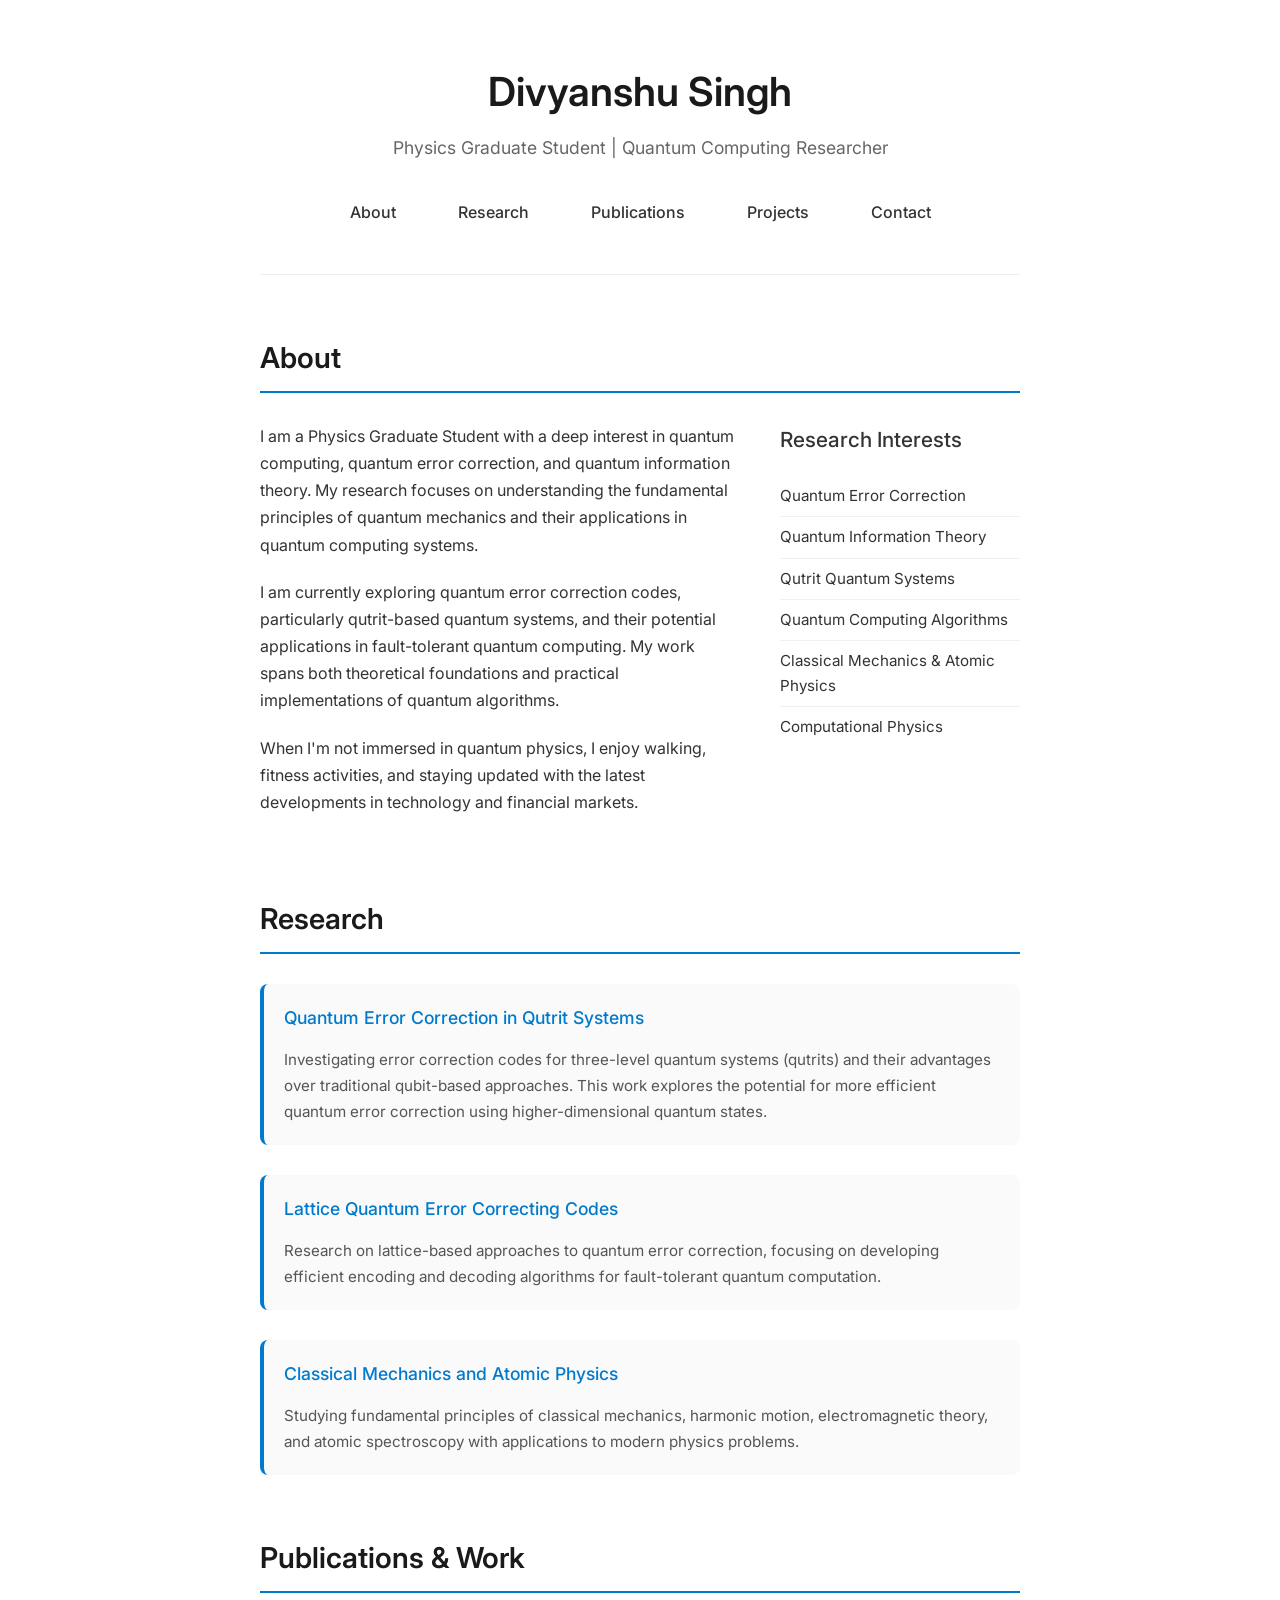
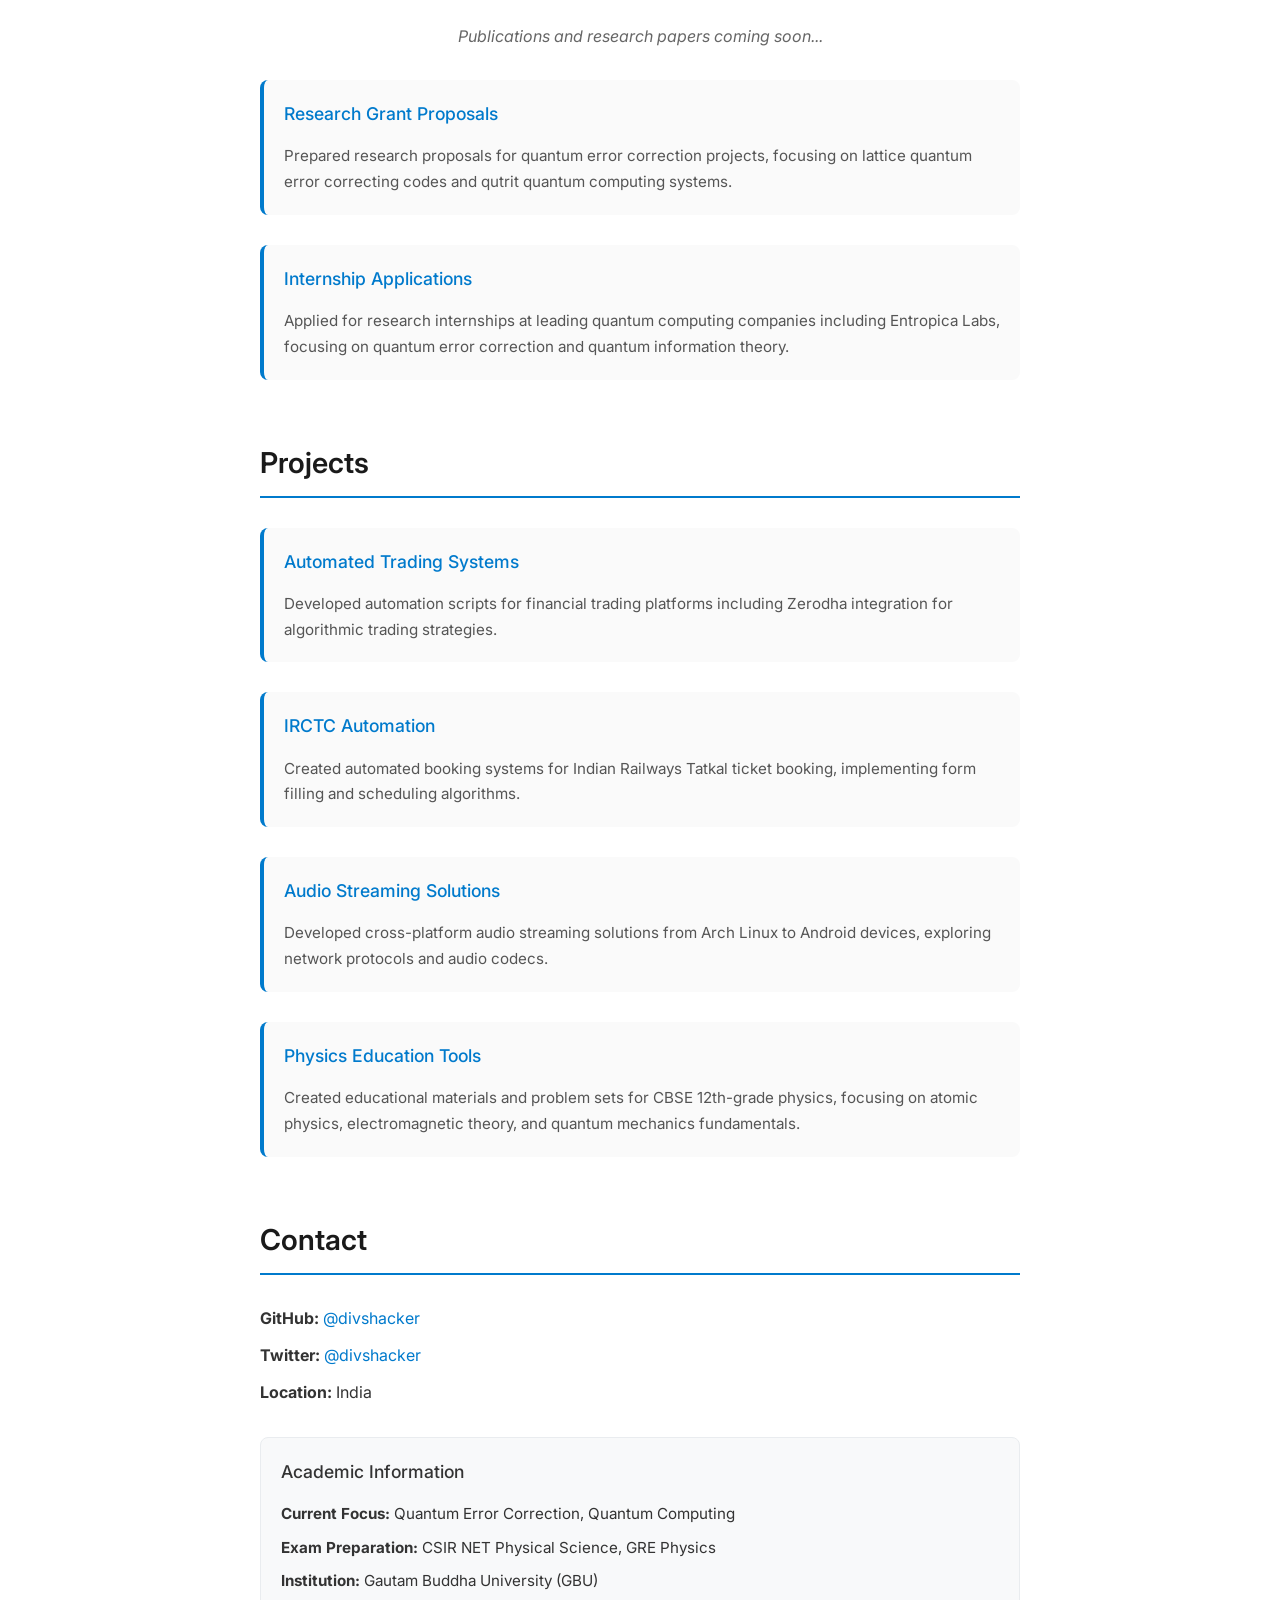
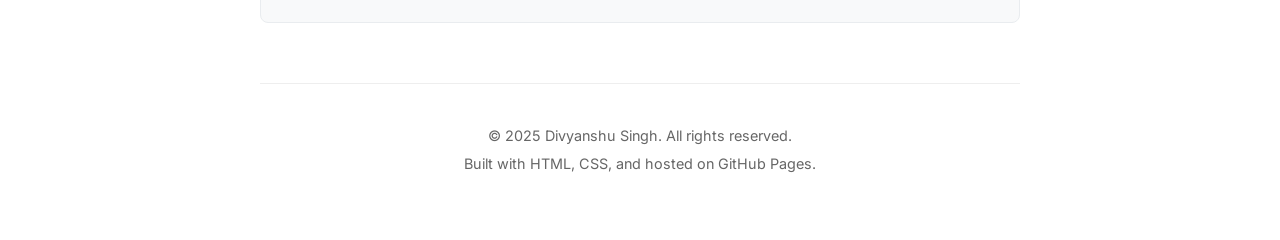
==== index.html @ 6401def4 "Create static academic website homepage" ====
<!DOCTYPE html>
<html lang="en">
<head>
    <meta charset="UTF-8">
    <meta name="viewport" content="width=device-width, initial-scale=1.0">
    <title>Divyanshu Singh</title>
    <link rel="stylesheet" href="style.css">
    <link href="https://fonts.googleapis.com/css2?family=Inter:wght@300;400;500;600&display=swap" rel="stylesheet">
</head>
<body>
    <div class="container">
        <header>
            <h1>Divyanshu Singh</h1>
            <p class="subtitle">Physics Graduate Student | Quantum Computing Researcher</p>
            <nav>
                <a href="#about">About</a>
                <a href="#research">Research</a>
                <a href="#publications">Publications</a>
                <a href="#projects">Projects</a>
                <a href="#contact">Contact</a>
            </nav>
        </header>

        <main>
            <section id="about">
                <h2>About</h2>
                <div class="about-content">
                    <div class="bio">
                        <p>I am a Physics Graduate Student with a deep interest in quantum computing, quantum error correction, and quantum information theory. My research focuses on understanding the fundamental principles of quantum mechanics and their applications in quantum computing systems.</p>
                        
                        <p>I am currently exploring quantum error correction codes, particularly qutrit-based quantum systems, and their potential applications in fault-tolerant quantum computing. My work spans both theoretical foundations and practical implementations of quantum algorithms.</p>
                        
                        <p>When I'm not immersed in quantum physics, I enjoy walking, fitness activities, and staying updated with the latest developments in technology and financial markets.</p>
                    </div>
                    
                    <div class="interests">
                        <h3>Research Interests</h3>
                        <ul>
                            <li>Quantum Error Correction</li>
                            <li>Quantum Information Theory</li>
                            <li>Qutrit Quantum Systems</li>
                            <li>Quantum Computing Algorithms</li>
                            <li>Classical Mechanics & Atomic Physics</li>
                            <li>Computational Physics</li>
                        </ul>
                    </div>
                </div>
            </section>

            <section id="research">
                <h2>Research</h2>
                <div class="research-item">
                    <h4>Quantum Error Correction in Qutrit Systems</h4>
                    <p>Investigating error correction codes for three-level quantum systems (qutrits) and their advantages over traditional qubit-based approaches. This work explores the potential for more efficient quantum error correction using higher-dimensional quantum states.</p>
                </div>
                
                <div class="research-item">
                    <h4>Lattice Quantum Error Correcting Codes</h4>
                    <p>Research on lattice-based approaches to quantum error correction, focusing on developing efficient encoding and decoding algorithms for fault-tolerant quantum computation.</p>
                </div>
                
                <div class="research-item">
                    <h4>Classical Mechanics and Atomic Physics</h4>
                    <p>Studying fundamental principles of classical mechanics, harmonic motion, electromagnetic theory, and atomic spectroscopy with applications to modern physics problems.</p>
                </div>
            </section>

            <section id="publications">
                <h2>Publications & Work</h2>
                <p class="coming-soon">Publications and research papers coming soon...</p>
                
                <div class="work-item">
                    <h4>Research Grant Proposals</h4>
                    <p>Prepared research proposals for quantum error correction projects, focusing on lattice quantum error correcting codes and qutrit quantum computing systems.</p>
                </div>
                
                <div class="work-item">
                    <h4>Internship Applications</h4>
                    <p>Applied for research internships at leading quantum computing companies including Entropica Labs, focusing on quantum error correction and quantum information theory.</p>
                </div>
            </section>

            <section id="projects">
                <h2>Projects</h2>
                
                <div class="project-item">
                    <h4>Automated Trading Systems</h4>
                    <p>Developed automation scripts for financial trading platforms including Zerodha integration for algorithmic trading strategies.</p>
                </div>
                
                <div class="project-item">
                    <h4>IRCTC Automation</h4>
                    <p>Created automated booking systems for Indian Railways Tatkal ticket booking, implementing form filling and scheduling algorithms.</p>
                </div>
                
                <div class="project-item">
                    <h4>Audio Streaming Solutions</h4>
                    <p>Developed cross-platform audio streaming solutions from Arch Linux to Android devices, exploring network protocols and audio codecs.</p>
                </div>
                
                <div class="project-item">
                    <h4>Physics Education Tools</h4>
                    <p>Created educational materials and problem sets for CBSE 12th-grade physics, focusing on atomic physics, electromagnetic theory, and quantum mechanics fundamentals.</p>
                </div>
            </section>

            <section id="contact">
                <h2>Contact</h2>
                <div class="contact-info">
                    <p><strong>GitHub:</strong> <a href="https://github.com/divshacker" target="_blank">@divshacker</a></p>
                    <p><strong>Twitter:</strong> <a href="https://twitter.com/divshacker" target="_blank">@divshacker</a></p>
                    <p><strong>Location:</strong> India</p>
                </div>
                
                <div class="academic-info">
                    <h3>Academic Information</h3>
                    <p><strong>Current Focus:</strong> Quantum Error Correction, Quantum Computing</p>
                    <p><strong>Exam Preparation:</strong> CSIR NET Physical Science, GRE Physics</p>
                    <p><strong>Institution:</strong> Gautam Buddha University (GBU)</p>
                </div>
            </section>
        </main>

        <footer>
            <p>&copy; 2025 Divyanshu Singh. All rights reserved.</p>
            <p>Built with HTML, CSS, and hosted on GitHub Pages.</p>
        </footer>
    </div>
</body>
</html>
---- style.css ----
/* Reset and base styles */
* {
    margin: 0;
    padding: 0;
    box-sizing: border-box;
}

body {
    font-family: 'Inter', -apple-system, BlinkMacSystemFont, 'Segoe UI', system-ui, sans-serif;
    line-height: 1.6;
    color: #333;
    background-color: #fff;
}

/* Container */
.container {
    max-width: 800px;
    margin: 0 auto;
    padding: 20px;
}

/* Header */
header {
    text-align: center;
    margin-bottom: 60px;
    padding: 40px 0;
    border-bottom: 1px solid #eee;
}

header h1 {
    font-size: 2.5rem;
    font-weight: 600;
    margin-bottom: 10px;
    color: #1a1a1a;
}

.subtitle {
    font-size: 1.1rem;
    color: #666;
    margin-bottom: 30px;
    font-weight: 400;
}

/* Navigation */
nav {
    display: flex;
    justify-content: center;
    gap: 30px;
    flex-wrap: wrap;
}

nav a {
    color: #333;
    text-decoration: none;
    font-weight: 500;
    padding: 8px 16px;
    border-radius: 6px;
    transition: all 0.2s ease;
}

nav a:hover {
    background-color: #f5f5f5;
    color: #007acc;
}

/* Sections */
section {
    margin-bottom: 60px;
}

section h2 {
    font-size: 1.8rem;
    font-weight: 600;
    margin-bottom: 30px;
    color: #1a1a1a;
    border-bottom: 2px solid #007acc;
    padding-bottom: 10px;
}

section h3 {
    font-size: 1.3rem;
    font-weight: 500;
    margin-bottom: 20px;
    color: #333;
}

section h4 {
    font-size: 1.1rem;
    font-weight: 500;
    margin-bottom: 10px;
    color: #007acc;
}

section p {
    margin-bottom: 20px;
    font-size: 1rem;
    line-height: 1.7;
}

/* About section */
.about-content {
    display: grid;
    grid-template-columns: 2fr 1fr;
    gap: 40px;
    align-items: start;
}

.interests ul {
    list-style: none;
    padding: 0;
}

.interests li {
    padding: 8px 0;
    border-bottom: 1px solid #f0f0f0;
    font-size: 0.95rem;
}

.interests li:last-child {
    border-bottom: none;
}

/* Research and project items */
.research-item,
.project-item,
.work-item {
    margin-bottom: 30px;
    padding: 20px;
    background-color: #fafafa;
    border-radius: 8px;
    border-left: 4px solid #007acc;
}

.research-item h4,
.project-item h4,
.work-item h4 {
    margin-bottom: 15px;
}

.research-item p,
.project-item p,
.work-item p {
    margin-bottom: 0;
    color: #555;
    font-size: 0.95rem;
}

/* Contact section */
.contact-info {
    margin-bottom: 30px;
}

.contact-info p {
    margin-bottom: 10px;
}

.academic-info {
    background-color: #f8f9fa;
    padding: 20px;
    border-radius: 8px;
    border: 1px solid #e9ecef;
}

.academic-info h3 {
    margin-bottom: 15px;
    font-size: 1.1rem;
}

.academic-info p {
    margin-bottom: 8px;
    font-size: 0.95rem;
}

/* Links */
a {
    color: #007acc;
    text-decoration: none;
}

a:hover {
    text-decoration: underline;
}

/* Coming soon message */
.coming-soon {
    font-style: italic;
    color: #666;
    text-align: center;
    margin-bottom: 30px;
}

/* Footer */
footer {
    text-align: center;
    padding: 40px 0;
    border-top: 1px solid #eee;
    margin-top: 60px;
}

footer p {
    color: #666;
    font-size: 0.9rem;
    margin-bottom: 5px;
}

/* Responsive design */
@media (max-width: 768px) {
    .container {
        padding: 15px;
    }
    
    header h1 {
        font-size: 2rem;
    }
    
    .about-content {
        grid-template-columns: 1fr;
        gap: 30px;
    }
    
    nav {
        gap: 20px;
    }
    
    nav a {
        padding: 6px 12px;
        font-size: 0.9rem;
    }
    
    section h2 {
        font-size: 1.5rem;
    }
}

@media (max-width: 480px) {
    header h1 {
        font-size: 1.8rem;
    }
    
    .subtitle {
        font-size: 1rem;
    }
    
    nav {
        flex-direction: column;
        align-items: center;
        gap: 10px;
    }
    
    .research-item,
    .project-item,
    .work-item {
        padding: 15px;
    }
}
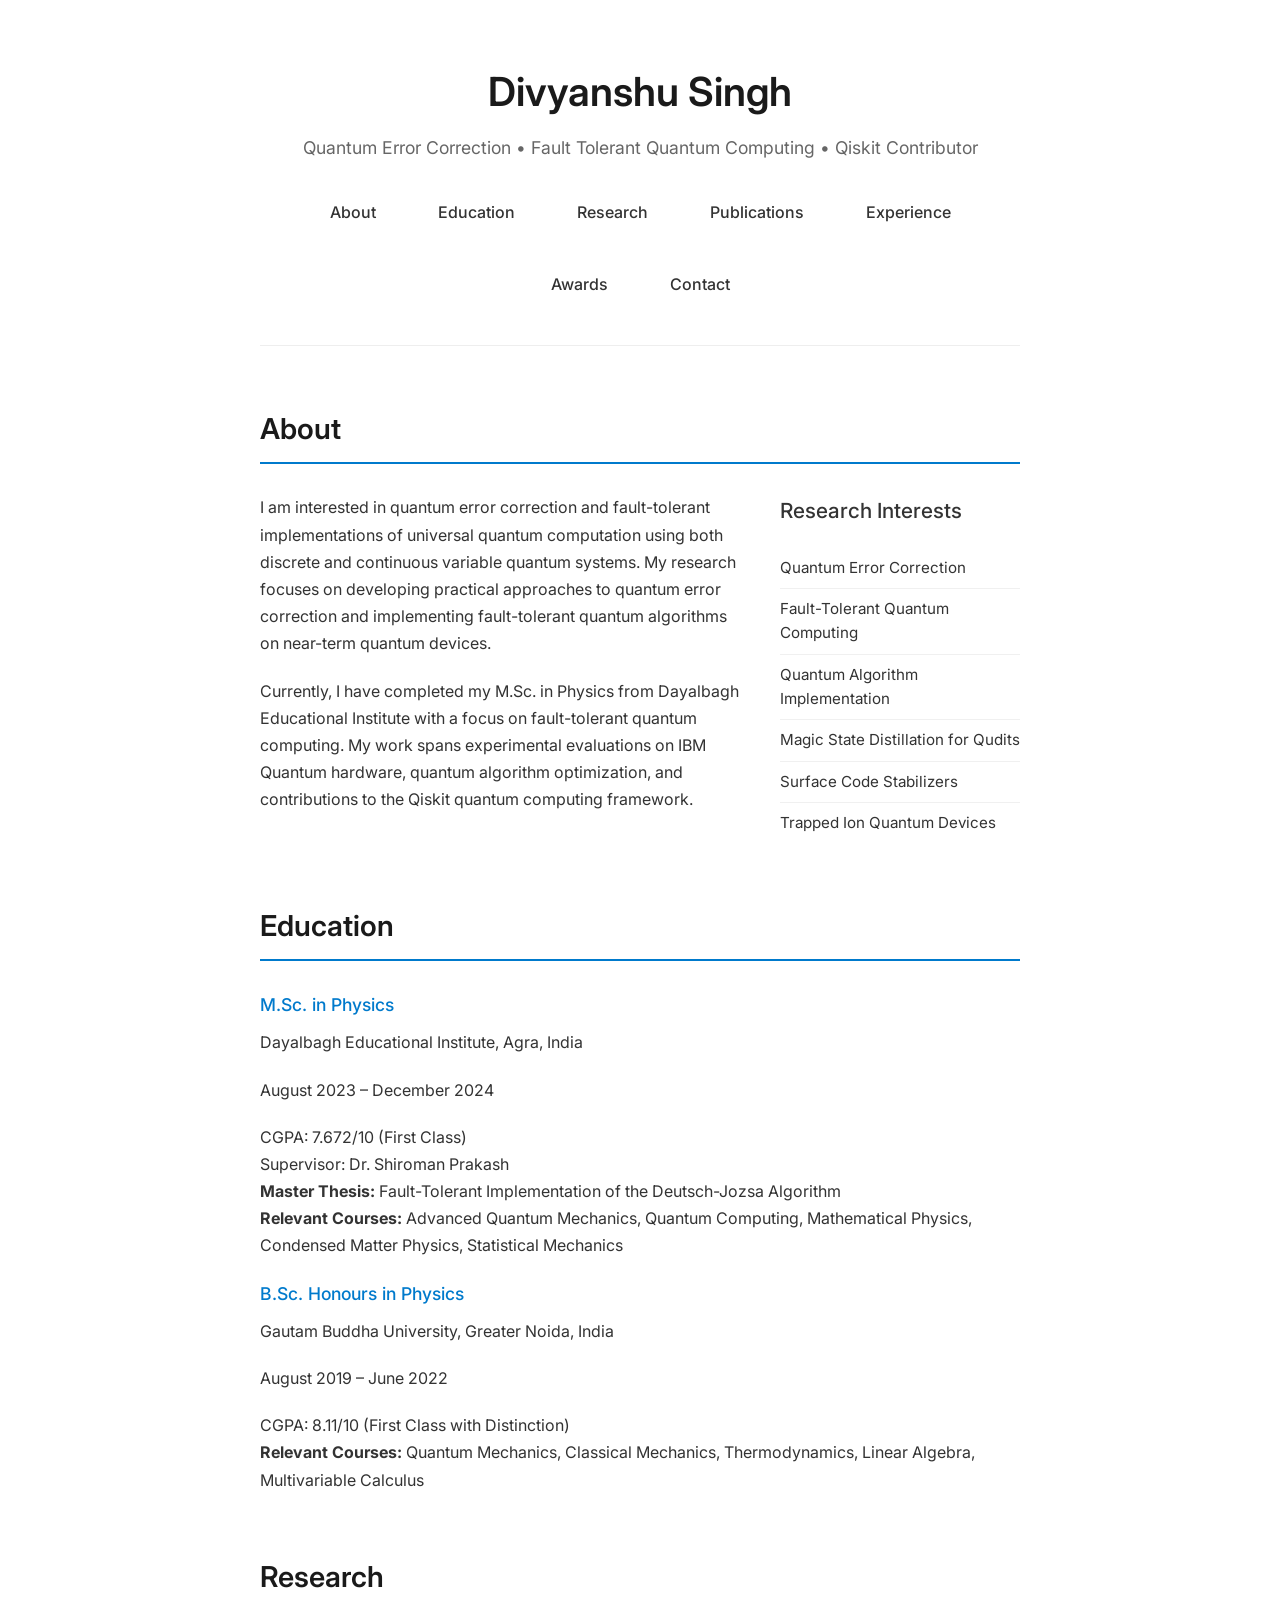
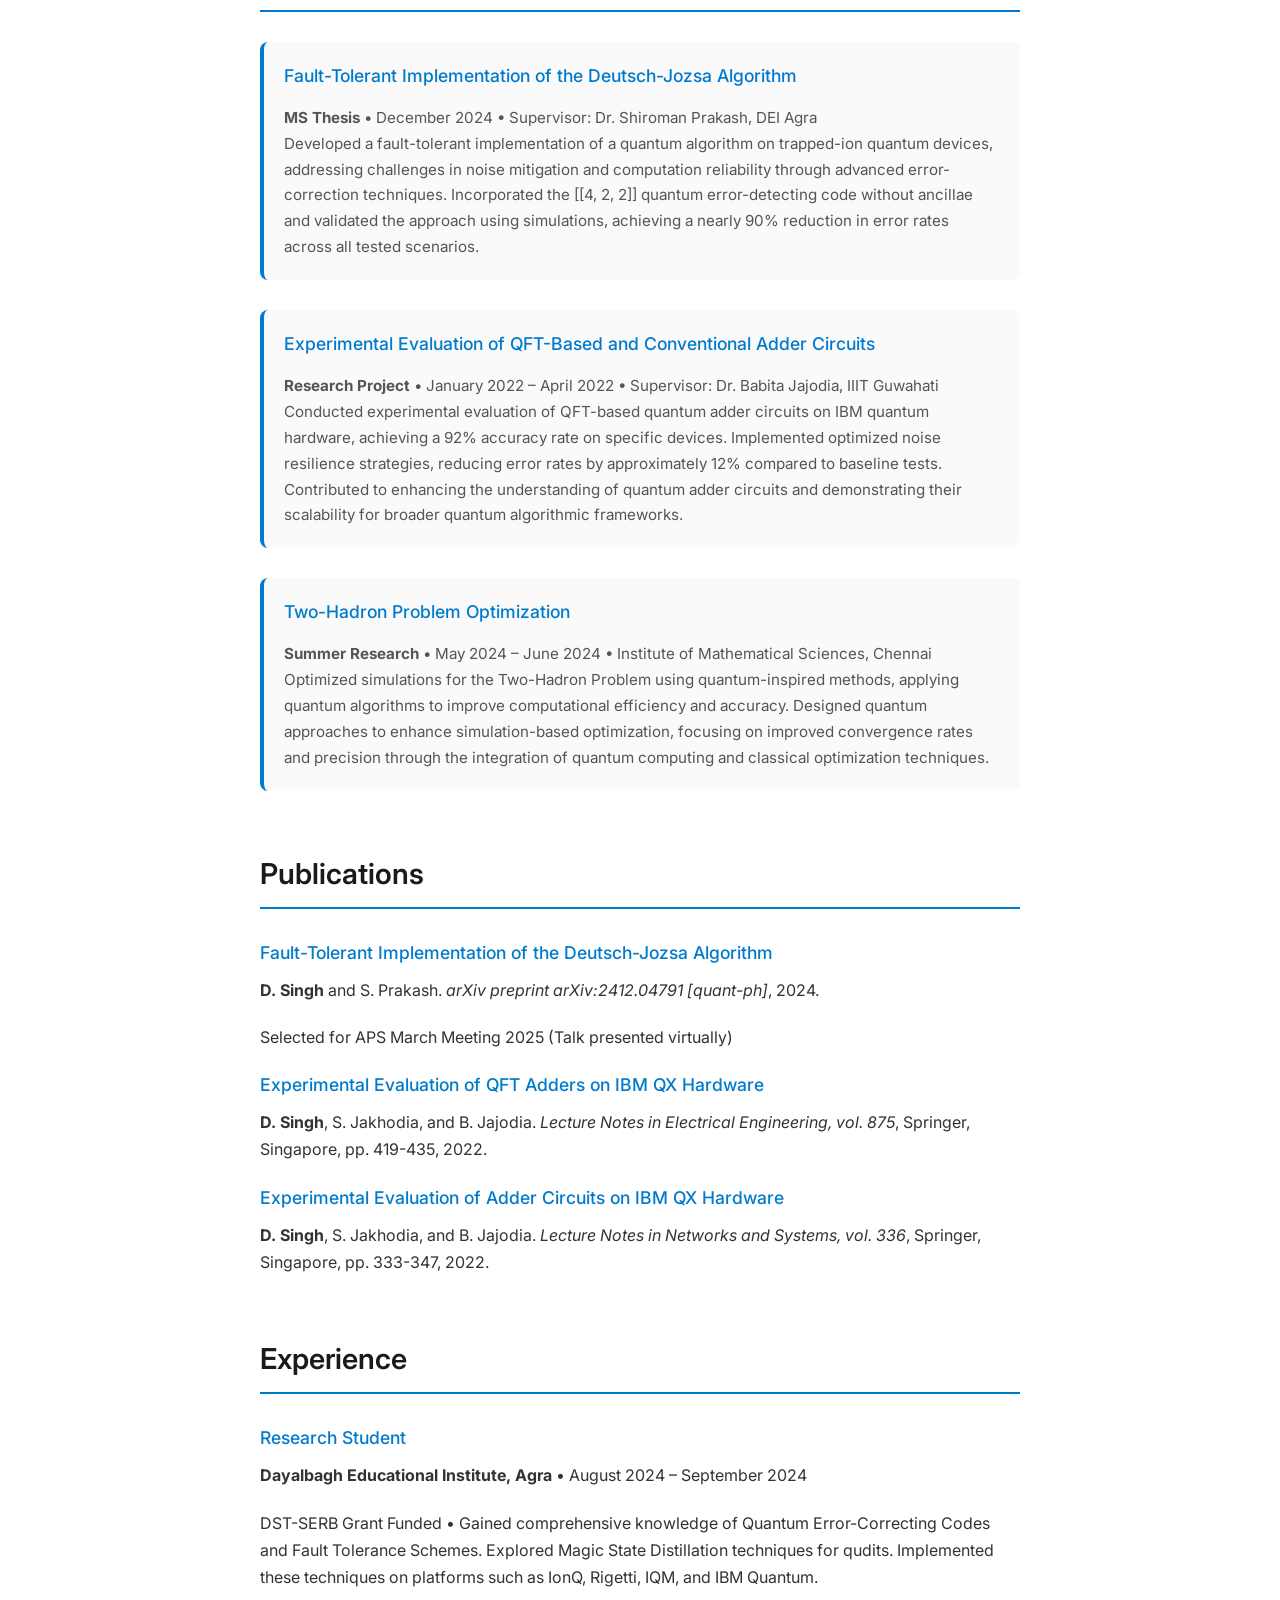
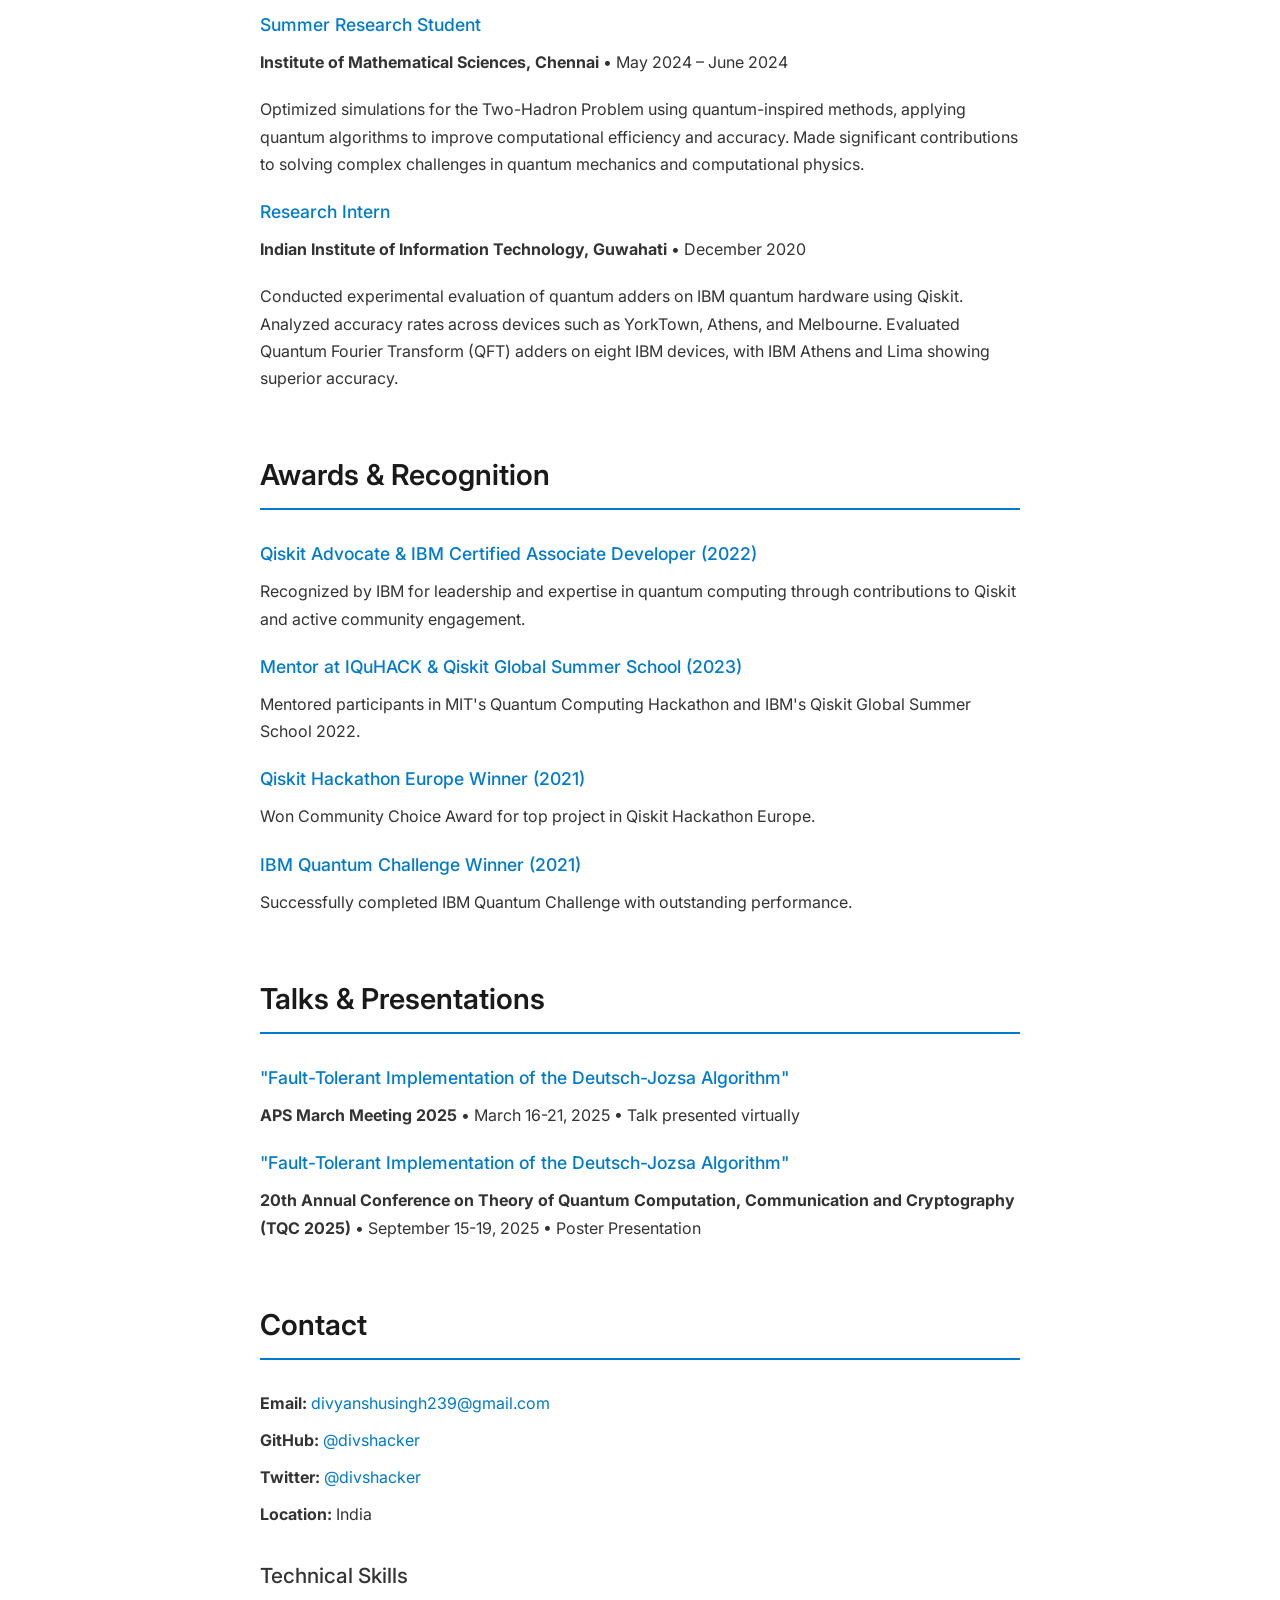
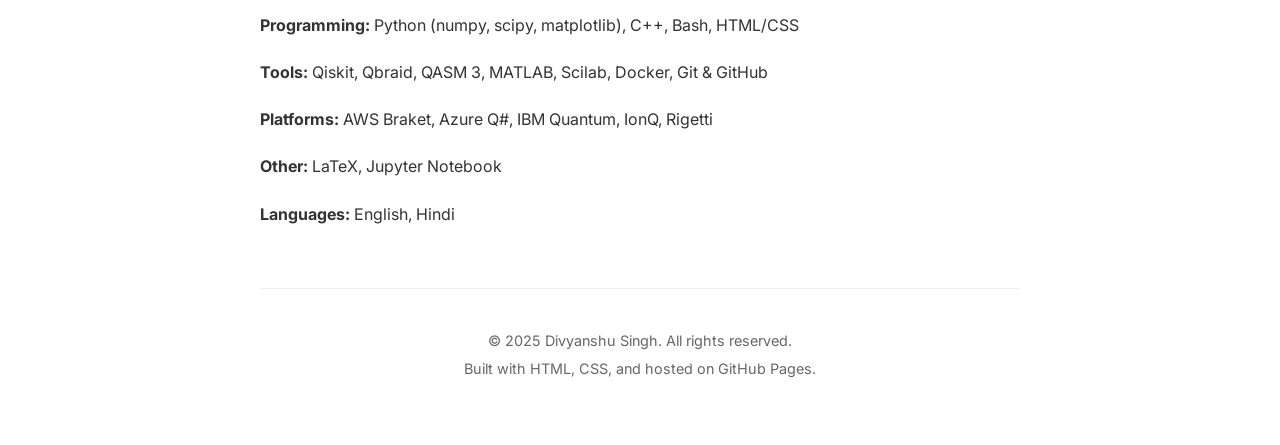
==== commit 2322bb49: "Update website with accurate CV information and achievements" ====
--- a/index.html
+++ b/index.html
@@ -11,12 +11,14 @@
     <div class="container">
         <header>
             <h1>Divyanshu Singh</h1>
-            <p class="subtitle">Physics Graduate Student | Quantum Computing Researcher</p>
+            <p class="subtitle">Quantum Error Correction • Fault Tolerant Quantum Computing • Qiskit Contributor</p>
             <nav>
                 <a href="#about">About</a>
+                <a href="#education">Education</a>
                 <a href="#research">Research</a>
                 <a href="#publications">Publications</a>
-                <a href="#projects">Projects</a>
+                <a href="#experience">Experience</a>
+                <a href="#awards">Awards</a>
                 <a href="#contact">Contact</a>
             </nav>
         </header>
@@ -26,97 +28,159 @@
                 <h2>About</h2>
                 <div class="about-content">
                     <div class="bio">
-                        <p>I am a Physics Graduate Student with a deep interest in quantum computing, quantum error correction, and quantum information theory. My research focuses on understanding the fundamental principles of quantum mechanics and their applications in quantum computing systems.</p>
+                        <p>I am interested in quantum error correction and fault-tolerant implementations of universal quantum computation using both discrete and continuous variable quantum systems. My research focuses on developing practical approaches to quantum error correction and implementing fault-tolerant quantum algorithms on near-term quantum devices.</p>
                         
-                        <p>I am currently exploring quantum error correction codes, particularly qutrit-based quantum systems, and their potential applications in fault-tolerant quantum computing. My work spans both theoretical foundations and practical implementations of quantum algorithms.</p>
-                        
-                        <p>When I'm not immersed in quantum physics, I enjoy walking, fitness activities, and staying updated with the latest developments in technology and financial markets.</p>
+                        <p>Currently, I have completed my M.Sc. in Physics from Dayalbagh Educational Institute with a focus on fault-tolerant quantum computing. My work spans experimental evaluations on IBM Quantum hardware, quantum algorithm optimization, and contributions to the Qiskit quantum computing framework.</p>
                     </div>
                     
                     <div class="interests">
                         <h3>Research Interests</h3>
                         <ul>
                             <li>Quantum Error Correction</li>
-                            <li>Quantum Information Theory</li>
-                            <li>Qutrit Quantum Systems</li>
-                            <li>Quantum Computing Algorithms</li>
-                            <li>Classical Mechanics & Atomic Physics</li>
-                            <li>Computational Physics</li>
+                            <li>Fault-Tolerant Quantum Computing</li>
+                            <li>Quantum Algorithm Implementation</li>
+                            <li>Magic State Distillation for Qudits</li>
+                            <li>Surface Code Stabilizers</li>
+                            <li>Trapped Ion Quantum Devices</li>
                         </ul>
                     </div>
+                </div>
+            </section>
+
+            <section id="education">
+                <h2>Education</h2>
+                <div class="education-item">
+                    <h4>M.Sc. in Physics</h4>
+                    <p class="institution">Dayalbagh Educational Institute, Agra, India</p>
+                    <p class="duration">August 2023 – December 2024</p>
+                    <p class="details">CGPA: 7.672/10 (First Class)<br>
+                    Supervisor: Dr. Shiroman Prakash<br>
+                    <strong>Master Thesis:</strong> Fault-Tolerant Implementation of the Deutsch-Jozsa Algorithm<br>
+                    <strong>Relevant Courses:</strong> Advanced Quantum Mechanics, Quantum Computing, Mathematical Physics, Condensed Matter Physics, Statistical Mechanics</p>
+                </div>
+                
+                <div class="education-item">
+                    <h4>B.Sc. Honours in Physics</h4>
+                    <p class="institution">Gautam Buddha University, Greater Noida, India</p>
+                    <p class="duration">August 2019 – June 2022</p>
+                    <p class="details">CGPA: 8.11/10 (First Class with Distinction)<br>
+                    <strong>Relevant Courses:</strong> Quantum Mechanics, Classical Mechanics, Thermodynamics, Linear Algebra, Multivariable Calculus</p>
                 </div>
             </section>
 
             <section id="research">
                 <h2>Research</h2>
                 <div class="research-item">
-                    <h4>Quantum Error Correction in Qutrit Systems</h4>
-                    <p>Investigating error correction codes for three-level quantum systems (qutrits) and their advantages over traditional qubit-based approaches. This work explores the potential for more efficient quantum error correction using higher-dimensional quantum states.</p>
+                    <h4>Fault-Tolerant Implementation of the Deutsch-Jozsa Algorithm</h4>
+                    <p class="research-meta"><strong>MS Thesis</strong> • December 2024 • Supervisor: Dr. Shiroman Prakash, DEI Agra</p>
+                    <p>Developed a fault-tolerant implementation of a quantum algorithm on trapped-ion quantum devices, addressing challenges in noise mitigation and computation reliability through advanced error-correction techniques. Incorporated the [[4, 2, 2]] quantum error-detecting code without ancillae and validated the approach using simulations, achieving a nearly 90% reduction in error rates across all tested scenarios.</p>
                 </div>
                 
                 <div class="research-item">
-                    <h4>Lattice Quantum Error Correcting Codes</h4>
-                    <p>Research on lattice-based approaches to quantum error correction, focusing on developing efficient encoding and decoding algorithms for fault-tolerant quantum computation.</p>
+                    <h4>Experimental Evaluation of QFT-Based and Conventional Adder Circuits</h4>
+                    <p class="research-meta"><strong>Research Project</strong> • January 2022 – April 2022 • Supervisor: Dr. Babita Jajodia, IIIT Guwahati</p>
+                    <p>Conducted experimental evaluation of QFT-based quantum adder circuits on IBM quantum hardware, achieving a 92% accuracy rate on specific devices. Implemented optimized noise resilience strategies, reducing error rates by approximately 12% compared to baseline tests. Contributed to enhancing the understanding of quantum adder circuits and demonstrating their scalability for broader quantum algorithmic frameworks.</p>
                 </div>
-                
+
                 <div class="research-item">
-                    <h4>Classical Mechanics and Atomic Physics</h4>
-                    <p>Studying fundamental principles of classical mechanics, harmonic motion, electromagnetic theory, and atomic spectroscopy with applications to modern physics problems.</p>
+                    <h4>Two-Hadron Problem Optimization</h4>
+                    <p class="research-meta"><strong>Summer Research</strong> • May 2024 – June 2024 • Institute of Mathematical Sciences, Chennai</p>
+                    <p>Optimized simulations for the Two-Hadron Problem using quantum-inspired methods, applying quantum algorithms to improve computational efficiency and accuracy. Designed quantum approaches to enhance simulation-based optimization, focusing on improved convergence rates and precision through the integration of quantum computing and classical optimization techniques.</p>
                 </div>
             </section>
 
             <section id="publications">
-                <h2>Publications & Work</h2>
-                <p class="coming-soon">Publications and research papers coming soon...</p>
-                
-                <div class="work-item">
-                    <h4>Research Grant Proposals</h4>
-                    <p>Prepared research proposals for quantum error correction projects, focusing on lattice quantum error correcting codes and qutrit quantum computing systems.</p>
+                <h2>Publications</h2>
+                <div class="publication-item">
+                    <h4>Fault-Tolerant Implementation of the Deutsch-Jozsa Algorithm</h4>
+                    <p><strong>D. Singh</strong> and S. Prakash. <em>arXiv preprint arXiv:2412.04791 [quant-ph]</em>, 2024.</p>
+                    <p class="pub-note">Selected for APS March Meeting 2025 (Talk presented virtually)</p>
                 </div>
                 
-                <div class="work-item">
-                    <h4>Internship Applications</h4>
-                    <p>Applied for research internships at leading quantum computing companies including Entropica Labs, focusing on quantum error correction and quantum information theory.</p>
+                <div class="publication-item">
+                    <h4>Experimental Evaluation of QFT Adders on IBM QX Hardware</h4>
+                    <p><strong>D. Singh</strong>, S. Jakhodia, and B. Jajodia. <em>Lecture Notes in Electrical Engineering, vol. 875</em>, Springer, Singapore, pp. 419-435, 2022.</p>
+                </div>
+                
+                <div class="publication-item">
+                    <h4>Experimental Evaluation of Adder Circuits on IBM QX Hardware</h4>
+                    <p><strong>D. Singh</strong>, S. Jakhodia, and B. Jajodia. <em>Lecture Notes in Networks and Systems, vol. 336</em>, Springer, Singapore, pp. 333-347, 2022.</p>
                 </div>
             </section>
 
-            <section id="projects">
-                <h2>Projects</h2>
-                
-                <div class="project-item">
-                    <h4>Automated Trading Systems</h4>
-                    <p>Developed automation scripts for financial trading platforms including Zerodha integration for algorithmic trading strategies.</p>
+            <section id="experience">
+                <h2>Experience</h2>
+                <div class="experience-item">
+                    <h4>Research Student</h4>
+                    <p class="exp-details"><strong>Dayalbagh Educational Institute, Agra</strong> • August 2024 – September 2024</p>
+                    <p>DST-SERB Grant Funded • Gained comprehensive knowledge of Quantum Error-Correcting Codes and Fault Tolerance Schemes. Explored Magic State Distillation techniques for qudits. Implemented these techniques on platforms such as IonQ, Rigetti, IQM, and IBM Quantum.</p>
                 </div>
                 
-                <div class="project-item">
-                    <h4>IRCTC Automation</h4>
-                    <p>Created automated booking systems for Indian Railways Tatkal ticket booking, implementing form filling and scheduling algorithms.</p>
+                <div class="experience-item">
+                    <h4>Summer Research Student</h4>
+                    <p class="exp-details"><strong>Institute of Mathematical Sciences, Chennai</strong> • May 2024 – June 2024</p>
+                    <p>Optimized simulations for the Two-Hadron Problem using quantum-inspired methods, applying quantum algorithms to improve computational efficiency and accuracy. Made significant contributions to solving complex challenges in quantum mechanics and computational physics.</p>
                 </div>
                 
-                <div class="project-item">
-                    <h4>Audio Streaming Solutions</h4>
-                    <p>Developed cross-platform audio streaming solutions from Arch Linux to Android devices, exploring network protocols and audio codecs.</p>
+                <div class="experience-item">
+                    <h4>Research Intern</h4>
+                    <p class="exp-details"><strong>Indian Institute of Information Technology, Guwahati</strong> • December 2020</p>
+                    <p>Conducted experimental evaluation of quantum adders on IBM quantum hardware using Qiskit. Analyzed accuracy rates across devices such as YorkTown, Athens, and Melbourne. Evaluated Quantum Fourier Transform (QFT) adders on eight IBM devices, with IBM Athens and Lima showing superior accuracy.</p>
+                </div>
+            </section>
+
+            <section id="awards">
+                <h2>Awards & Recognition</h2>
+                <div class="award-item">
+                    <h4>Qiskit Advocate & IBM Certified Associate Developer (2022)</h4>
+                    <p>Recognized by IBM for leadership and expertise in quantum computing through contributions to Qiskit and active community engagement.</p>
                 </div>
                 
-                <div class="project-item">
-                    <h4>Physics Education Tools</h4>
-                    <p>Created educational materials and problem sets for CBSE 12th-grade physics, focusing on atomic physics, electromagnetic theory, and quantum mechanics fundamentals.</p>
+                <div class="award-item">
+                    <h4>Mentor at IQuHACK & Qiskit Global Summer School (2023)</h4>
+                    <p>Mentored participants in MIT's Quantum Computing Hackathon and IBM's Qiskit Global Summer School 2022.</p>
+                </div>
+                
+                <div class="award-item">
+                    <h4>Qiskit Hackathon Europe Winner (2021)</h4>
+                    <p>Won Community Choice Award for top project in Qiskit Hackathon Europe.</p>
+                </div>
+                
+                <div class="award-item">
+                    <h4>IBM Quantum Challenge Winner (2021)</h4>
+                    <p>Successfully completed IBM Quantum Challenge with outstanding performance.</p>
+                </div>
+            </section>
+
+            <section id="talks">
+                <h2>Talks & Presentations</h2>
+                <div class="talk-item">
+                    <h4>"Fault-Tolerant Implementation of the Deutsch-Jozsa Algorithm"</h4>
+                    <p><strong>APS March Meeting 2025</strong> • March 16-21, 2025 • Talk presented virtually</p>
+                </div>
+                
+                <div class="talk-item">
+                    <h4>"Fault-Tolerant Implementation of the Deutsch-Jozsa Algorithm"</h4>
+                    <p><strong>20th Annual Conference on Theory of Quantum Computation, Communication and Cryptography (TQC 2025)</strong> • September 15-19, 2025 • Poster Presentation</p>
                 </div>
             </section>
 
             <section id="contact">
                 <h2>Contact</h2>
                 <div class="contact-info">
+                    <p><strong>Email:</strong> <a href="mailto:divyanshusingh239@gmail.com">divyanshusingh239@gmail.com</a></p>
                     <p><strong>GitHub:</strong> <a href="https://github.com/divshacker" target="_blank">@divshacker</a></p>
                     <p><strong>Twitter:</strong> <a href="https://twitter.com/divshacker" target="_blank">@divshacker</a></p>
                     <p><strong>Location:</strong> India</p>
                 </div>
                 
-                <div class="academic-info">
-                    <h3>Academic Information</h3>
-                    <p><strong>Current Focus:</strong> Quantum Error Correction, Quantum Computing</p>
-                    <p><strong>Exam Preparation:</strong> CSIR NET Physical Science, GRE Physics</p>
-                    <p><strong>Institution:</strong> Gautam Buddha University (GBU)</p>
+                <div class="skills-section">
+                    <h3>Technical Skills</h3>
+                    <p><strong>Programming:</strong> Python (numpy, scipy, matplotlib), C++, Bash, HTML/CSS</p>
+                    <p><strong>Tools:</strong> Qiskit, Qbraid, QASM 3, MATLAB, Scilab, Docker, Git & GitHub</p>
+                    <p><strong>Platforms:</strong> AWS Braket, Azure Q#, IBM Quantum, IonQ, Rigetti</p>
+                    <p><strong>Other:</strong> LaTeX, Jupyter Notebook</p>
+                    <p><strong>Languages:</strong> English, Hindi</p>
                 </div>
             </section>
         </main>
